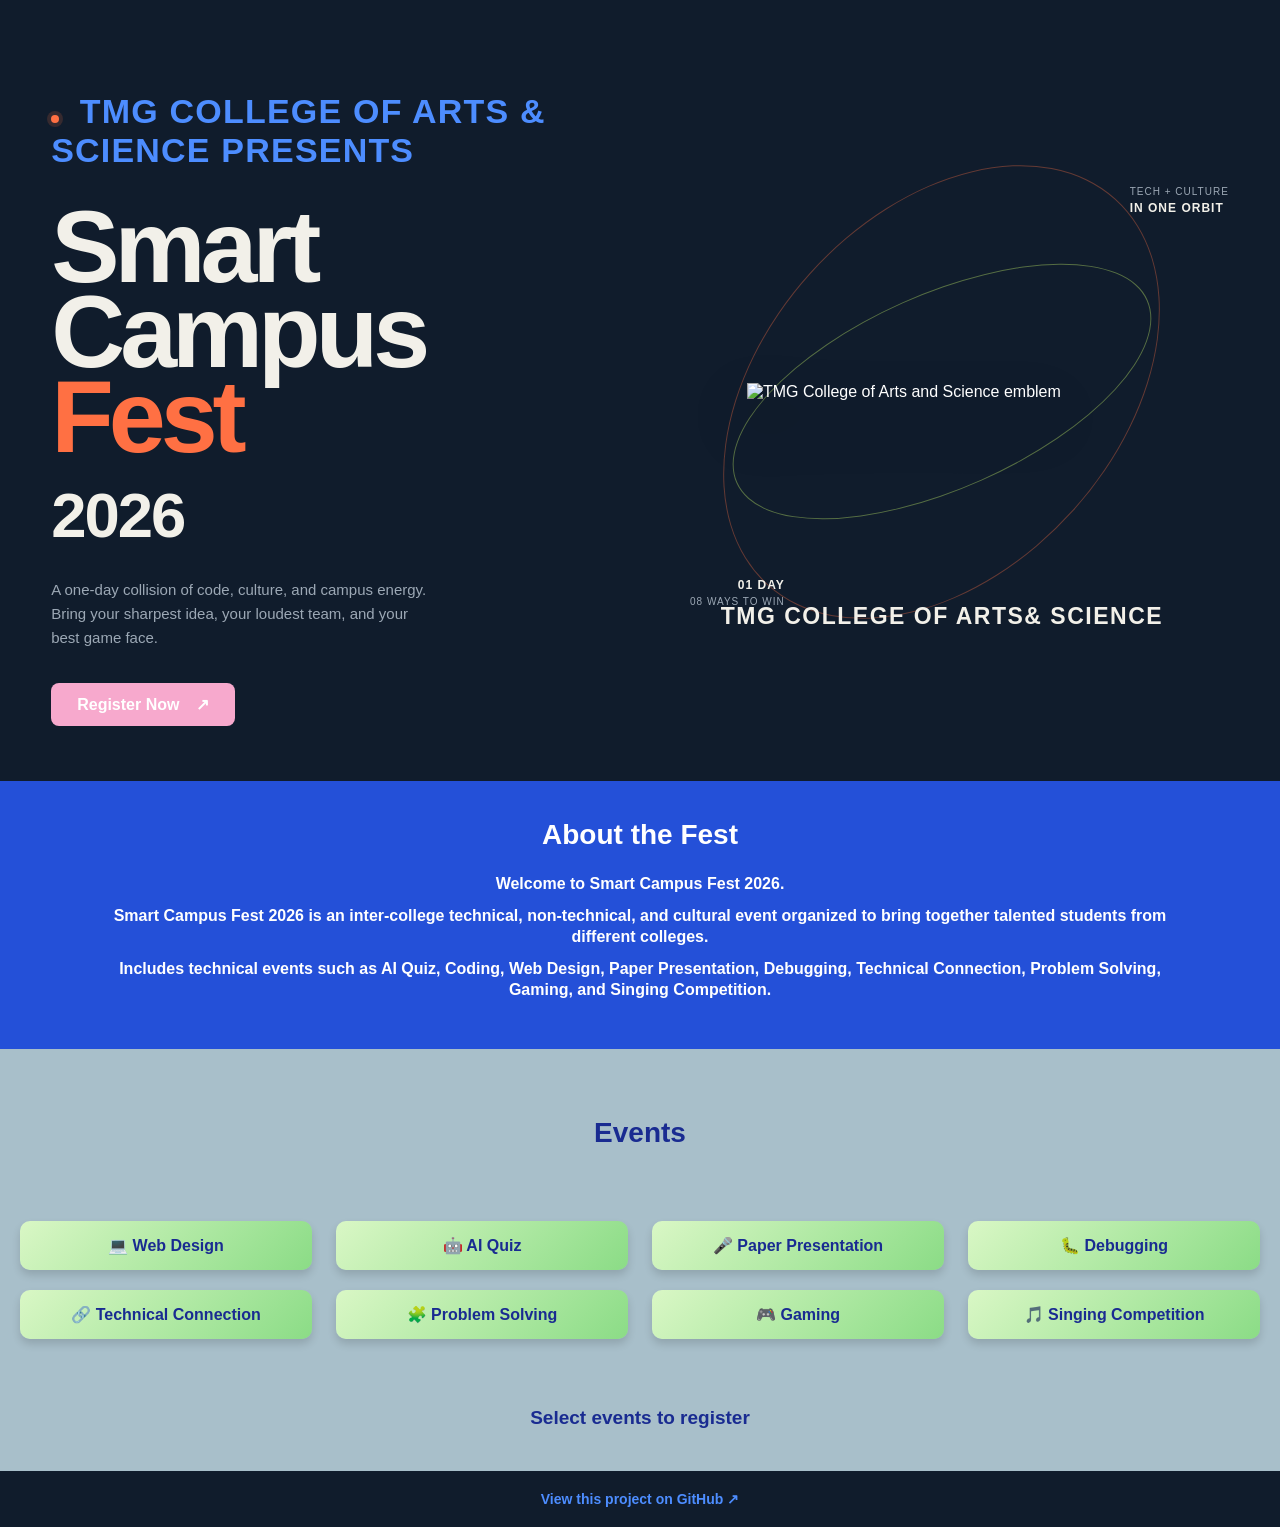
==== index.html @ 1fbf8943 "Add files via upload" ====
<!DOCTYPE html>
<html lang="en">
<head>
    <meta charset="UTF-8">
    <meta name="viewport" content="width=device-width, initial-scale=1.0">
    <meta name="description" content="Smart Campus Fest 2026 at TMG College of Arts & Science.">
    <title>Smart Campus Fest 2026</title>
    <link rel="stylesheet" href="style.css">
</head>
<body>
    <header>
        <div class="hero-content">
            <div class="hero-copy">
                <p class="hero-eyebrow"><span></span> TMG College of Arts &amp; Science presents</p>
                <h1>Smart Campus<br><em>Fest</em><br><span class="hero-year">2026</span></h1>
                <p class="hero-description">A one-day collision of code, culture, and campus energy. Bring your sharpest idea, your loudest team, and your best game face.</p>
                <a href="register.html" class="btn hero-btn">Register Now <b>↗</b></a>
            </div>
            <div class="hero-visual">
                <div class="orbit orbit-wide"></div>
                <div class="orbit orbit-tall"></div>
                <span class="visual-label visual-label-top">Tech + culture<br><strong>in one orbit</strong></span>
                <img src="images/logo.png" alt="TMG College of Arts and Science emblem" class="hero-logo">
                <p class="hero-college-name">TMG COLLEGE OF ARTS&amp; SCIENCE</p>
                <span class="visual-label visual-label-bottom"><strong>01 day</strong><br>08 ways to win</span>
            </div>
        </div>
    </header>

    <main>
        <section class="about-section">
            <h2>About the Fest</h2>
            <p>Welcome to Smart Campus Fest 2026.</p>
            <p>Smart Campus Fest 2026 is an inter-college technical, non-technical, and cultural event organized to bring together talented students from different colleges.</p>
            <p>Includes technical events such as AI Quiz, Coding, Web Design, Paper Presentation, Debugging, Technical Connection, Problem Solving, Gaming, and Singing Competition.</p>
        </section>

        <section class="styled-section events-section" id="events">
            <h2>Events</h2>
            <div class="event-list">
                <a class="card" href="events.html?event=Web%20Design">💻 Web Design</a>
                <a class="card" href="events.html?event=AI%20Quiz">🤖 AI Quiz</a>
                <a class="card" href="events.html?event=Paper%20Presentation">🎤 Paper Presentation</a>
                <a class="card" href="events.html?event=Debugging">🐛 Debugging</a>
                <a class="card" href="events.html?event=Technical%20Connection">🔗 Technical Connection</a>
                <a class="card" href="events.html?event=Problem%20Solving">🧩 Problem Solving</a>
                <a class="card" href="events.html?event=Gaming">🎮 Gaming</a>
                <a class="card" href="events.html?event=Singing%20Competition">🎵 Singing Competition</a>
            </div>
        </section>

        <p id="register" class="select-register">Select events to register</p>
    </main>
    <footer class="site-footer">
        <a href="https://github.com/gracy012345/SMART-CAMPUS-FEST-L.-GRACY-PRIYA-3rd-CS-.git" target="_blank" rel="noopener noreferrer">View this project on GitHub ↗</a>
    </footer>
    <script src="script.js"></script>
</body>
</html>
---- style.css ----
:root { --sky: #a8bfca; --royal: #2450d8; --navy: #192b91; --pink: #f7a9cd; --white: #fff; }
* { box-sizing: border-box; }
html { scroll-behavior: smooth; }
body { margin: 0; background: var(--sky); color: var(--navy); font-family: Arial, Helvetica, sans-serif; text-align: center; }
header { padding: 24px max(20px, 4vw) 55px; color: var(--white); background: #101c2c; }
.top-brand { display: flex; align-items: center; gap: 10px; width: fit-content; color: var(--white); font-size: 18px; font-weight: 700; }
.logo { display: block; width: 42px; height: 42px; object-fit: contain; }
.brand-dot { color: #ff7043; }
.hero-content { width: min(1240px, 100%); min-height: 555px; margin: 34px auto 0; display: grid; grid-template-columns: 1fr 1fr; align-items: center; gap: 30px; text-align: left; }
.hero-copy { max-width: 620px; }
.hero-eyebrow { color: #4d8dff; font-size: clamp(23px, 3vw, 34px); font-weight: 700; letter-spacing: 1.2px; text-transform: uppercase; }
.hero-eyebrow span { display: inline-block; width: 8px; height: 8px; margin-right: 10px; border-radius: 50%; background: #ff7043; box-shadow: 0 0 0 4px rgba(255,112,67,.16); }
.hero-copy h1 { margin: 28px 0 34px; color: #f2f0e9; font-size: clamp(60px, 8vw, 116px); line-height: .83; letter-spacing: -5px; }
.hero-copy h1 em { color: #ff7043; font-style: normal; }
.hero-year { color: #f2f0e9; font-size: .62em; letter-spacing: -2px; }
.hero-description { max-width: 385px; color: #9ca8b5; line-height: 1.6; font-size: 15px; }
.hero-btn { margin-top: 18px; background: #c7f36b; color: #101c2c; }
.hero-btn b { margin-left: 12px; }
.hero-visual { min-height: 545px; position: relative; display: grid; place-items: center; }
.hero-logo { position: relative; z-index: 1; width: min(390px, 75%); height: auto; filter: drop-shadow(0 25px 28px rgba(0,0,0,.38)); animation: heroFloat 5s ease-in-out infinite; }
.hero-college-name { position: absolute; z-index: 2; bottom: 34px; margin: 0; color: #f2f0e9; font-size: clamp(15px, 2vw, 23px); font-weight: 700; letter-spacing: 1.5px; text-align: center; }
.orbit { position: absolute; border: 1px solid rgba(199,243,107,.38); border-radius: 50%; }
.orbit-wide { width: 450px; height: 195px; transform: rotate(-24deg); }
.orbit-tall { width: 355px; height: 520px; border-color: rgba(255,112,67,.35); transform: rotate(42deg); }
.visual-label { position: absolute; z-index: 2; color: #9ca8b5; font-size: 10px; letter-spacing: 1px; line-height: 1.5; text-transform: uppercase; }
.visual-label strong { color: #f2f0e9; font-size: 12px; }
.visual-label-top { top: 65px; right: 0; }.visual-label-bottom { bottom: 55px; left: 35px; text-align: right; }
@keyframes heroFloat { 0%, 100% { transform: translateY(0) rotate(-2deg); } 50% { transform: translateY(-12px) rotate(2deg); } }
.college-name { margin: 0 0 22px; color: var(--navy); font-size: clamp(22px, 4vw, 34px); letter-spacing: 2px; font-weight: 700; }
header h2 { margin: 0 0 18px; font-size: clamp(21px, 3vw, 28px); }
.tagline { margin: 0 0 14px; font-size: 16px; font-weight: 700; }
.btn { display: inline-block; padding: 12px 26px; background: var(--pink); color: var(--white); border: 0; border-radius: 8px; font-weight: 700; text-decoration: none; cursor: pointer; transition: transform .2s ease, filter .2s ease; }
.btn:hover { transform: translateY(-2px); filter: brightness(.96); }
section { padding: 30px 20px; }
.about-section { background: var(--royal); color: var(--white); padding: 38px max(20px, 8vw); }
.about-section h2 { margin: 0 0 22px; font-size: 28px; }
.about-section p { max-width: 1200px; margin: 10px auto; font-size: 16px; line-height: 1.35; font-weight: 700; }
.styled-section { max-width: 1280px; margin: 0 auto; color: var(--navy); }
.styled-section h2 { margin: 38px 0 72px; font-size: 28px; }
.event-list { display: grid; grid-template-columns: repeat(4, minmax(0, 1fr)); gap: 20px 24px; max-width: 1250px; margin: 0 auto; }
.card { min-width: 168px; padding: 15px 25px; background: linear-gradient(135deg, #d9f7c5, #8bdc86); border-radius: 10px; color: var(--navy); font-weight: 700; box-shadow: 0 5px 8px rgba(0,0,0,.14); }
.select-register { margin: 38px auto 42px; color: var(--navy); font-size: 19px; font-weight: 700; }
.site-footer { padding: 20px; background: #101c2c; font-size: 14px; font-weight: 700; }
.site-footer a { color: #4d8dff; text-decoration: none; }
.site-footer a:hover { color: #c7f36b; }
.card { display: block; text-decoration: none; transition: transform .2s ease, box-shadow .2s ease; }
.card:hover { transform: translateY(-4px); box-shadow: 0 8px 12px rgba(0,0,0,.2); }
.details-page { min-height: 100vh; background: linear-gradient(145deg, #a8bfca, #d8e7dd); }
.details-header { padding: 28px 20px 10px; }
.details-logo { width: 125px; height: auto; }
.event-details { width: min(680px, calc(100% - 40px)); margin: 30px auto 70px; text-align: left; }
.back-link { display: inline-block; margin-bottom: 18px; color: var(--navy); font-weight: 700; }
.event-panel { padding: 42px clamp(24px, 6vw, 60px); background: rgba(255,255,255,.62); border: 1px solid rgba(255,255,255,.75); border-radius: 20px; box-shadow: 0 15px 30px rgba(25,43,145,.14); text-align: center; }
.details-label { margin: 0 0 12px; color: var(--royal); font-size: 12px; font-weight: 700; letter-spacing: 2px; text-transform: uppercase; }
.event-panel h1 { margin: 0 0 32px; color: var(--navy); font-size: clamp(32px, 6vw, 52px); }
.event-info { display: grid; grid-template-columns: repeat(3, 1fr); gap: 14px; margin-bottom: 34px; text-align: left; }
.event-info div { padding: 18px 14px; background: rgba(255,255,255,.72); border-radius: 12px; }
.event-info span { display: block; margin-bottom: 8px; color: #66728c; font-size: 10px; font-weight: 700; letter-spacing: 1px; }
.event-info strong { display: block; color: var(--navy); font-size: 14px; line-height: 1.3; }
.event-register-btn { padding: 16px 30px; font-size: 16px; }
body.modal-open { overflow: hidden; }
.modal-backdrop[hidden] { display: none; }
.modal-backdrop { position: fixed; inset: 0; z-index: 10; display: grid; place-items: center; padding: 20px; background: rgba(25,43,145,.35); backdrop-filter: blur(8px); }
.register-modal { position: relative; width: min(450px, 100%); max-height: calc(100vh - 32px); overflow-y: auto; padding: 38px; background: rgba(255,255,255,.42); border: 1px solid rgba(255,255,255,.78); border-radius: 22px; box-shadow: 0 24px 70px rgba(25,43,145,.3); backdrop-filter: blur(22px); text-align: left; }
.modal-close { position: absolute; top: 14px; right: 18px; border: 0; background: transparent; color: var(--navy); font-size: 30px; line-height: 1; cursor: pointer; }
.register-modal h2 { margin: 0 0 24px; color: var(--navy); font-size: 30px; line-height: 1.05; }
.register-modal h2 span { color: var(--royal); }
.register-modal label { display: block; margin: 13px 0; color: var(--navy); font-size: 13px; font-weight: 700; }
.register-modal input { display: block; width: 100%; margin-top: 7px; padding: 13px 14px; border: 1px solid rgba(25,43,145,.18); border-radius: 9px; background: rgba(255,255,255,.72); color: var(--navy); font: inherit; outline-color: var(--royal); }
.modal-submit { width: 100%; margin-top: 16px; padding: 17px 24px; background: var(--pink); font-size: 18px; font-weight: 700; box-shadow: 0 8px 18px rgba(247,169,205,.35); }
.form-message { min-height: 20px; margin: 17px 0 0; color: var(--navy); font-size: 13px; font-weight: 700; text-align: center; }
.qr-result { margin-top: 18px; padding-top: 18px; border-top: 1px solid rgba(25,43,145,.18); text-align: center; }
.qr-title { margin: 0 0 12px; color: var(--navy); font-size: 16px; font-weight: 700; }
#qr-code { display: flex; justify-content: center; padding: 10px; background: #fff; border-radius: 10px; }
#qr-code img { display: block; width: 180px; height: 180px; }
.qr-help { margin: 12px 0 0; color: var(--navy); font-size: 12px; }
.registration-success { margin: 14px 0 0; color: var(--navy); font-size: 18px; font-weight: 700; }
@media (max-width: 650px) { header { padding-top: 20px; }.hero-content { grid-template-columns: 1fr; min-height: auto; margin-top: 70px; }.hero-copy h1 { letter-spacing: -3px; }.hero-visual { min-height: 410px; margin-top: 25px; }.hero-logo { width: 260px; }.hero-college-name { bottom: 20px; font-size: 12px; letter-spacing: 1px; }.orbit-wide { width: 320px; height: 140px; }.orbit-tall { width: 255px; height: 375px; }.visual-label-top { top: 20px; right: 0; }.visual-label-bottom { bottom: 18px; left: 0; }.about-section { padding: 32px 18px; }.about-section p { font-size: 14px; }.styled-section h2 { margin: 28px 0 38px; }.event-list { grid-template-columns: repeat(2, minmax(0, 1fr)); gap: 14px; }.card { min-width: 0; padding: 13px 10px; font-size: 14px; }.select-register { font-size: 15px; } }
@media (max-width: 560px) { .event-info { grid-template-columns: 1fr; }.event-info div { text-align: center; }.event-panel { padding: 32px 20px; }.register-modal { padding: 32px 22px; } }
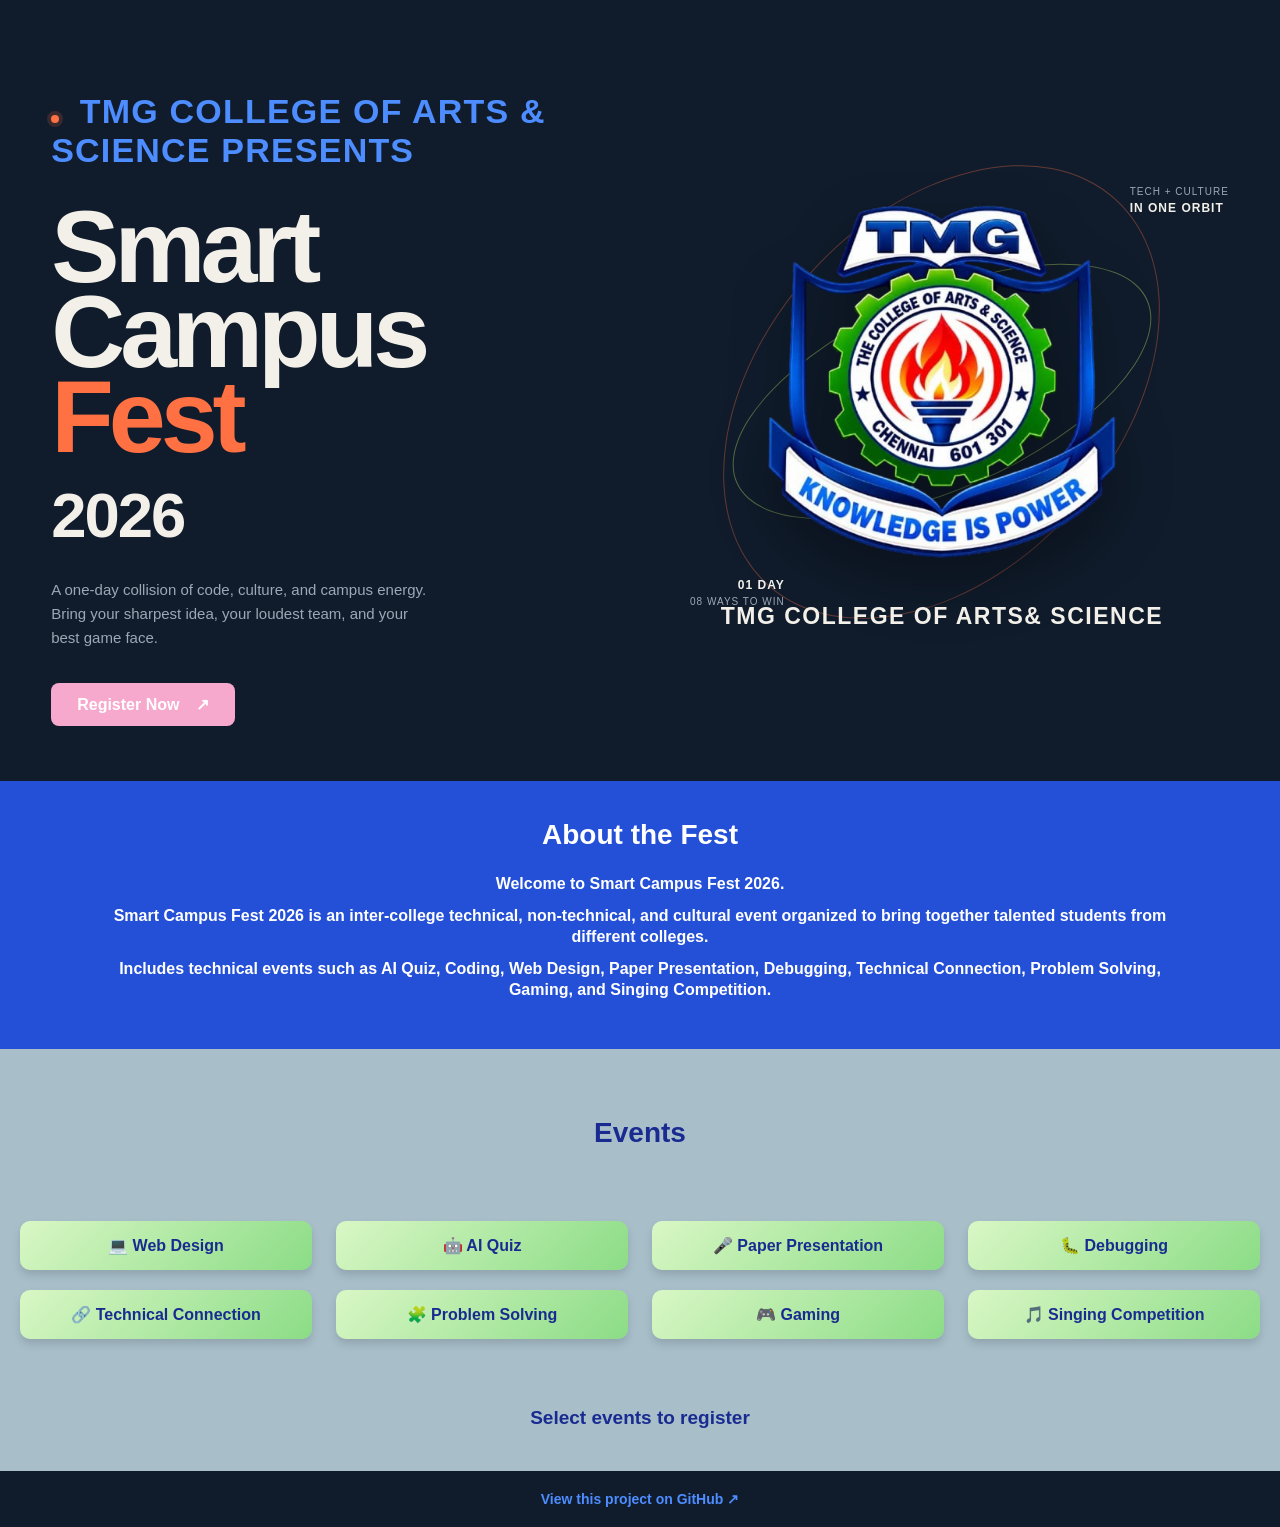
==== commit 9cf61fb0: "Add files via upload" ====
--- a/index.html
+++ b/index.html
@@ -20,7 +20,7 @@
                 <div class="orbit orbit-wide"></div>
                 <div class="orbit orbit-tall"></div>
                 <span class="visual-label visual-label-top">Tech + culture<br><strong>in one orbit</strong></span>
-                <img src="images/logo.png" alt="TMG College of Arts and Science emblem" class="hero-logo">
+                <img src="logo.png" alt="TMG College of Arts and Science emblem" class="hero-logo">
                 <p class="hero-college-name">TMG COLLEGE OF ARTS&amp; SCIENCE</p>
                 <span class="visual-label visual-label-bottom"><strong>01 day</strong><br>08 ways to win</span>
             </div>
